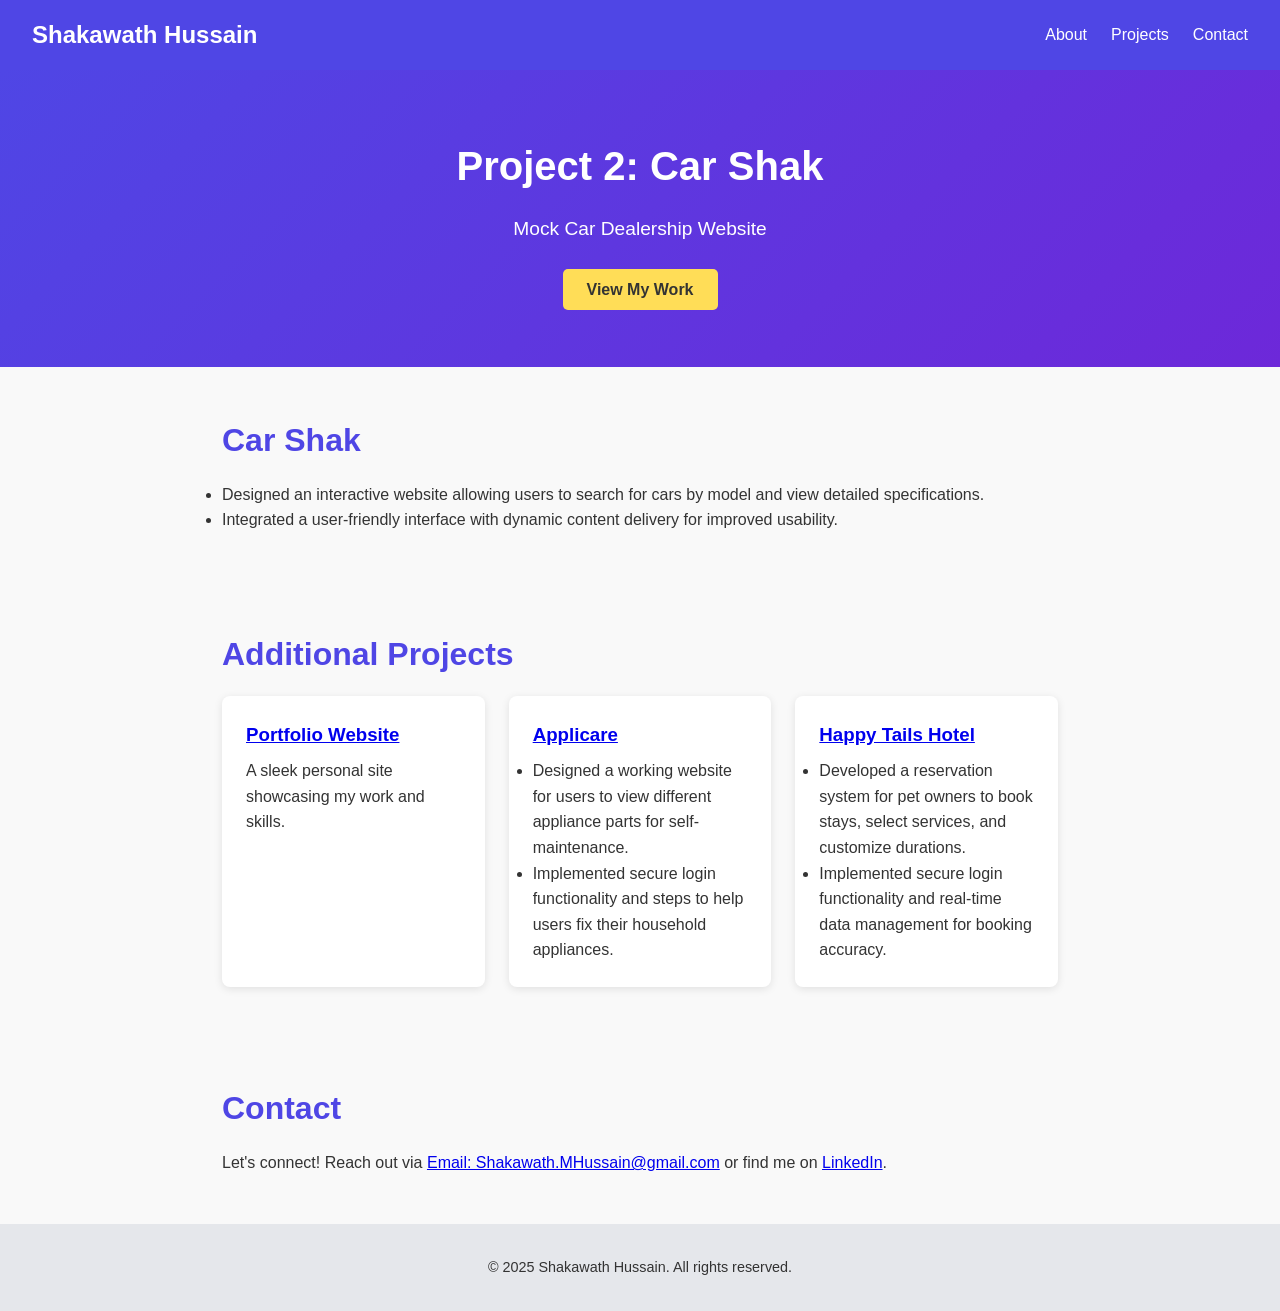
==== Carshak.html @ 6a00e699 "adding additional pages to website (AppliCare, Car Shak, Happy Tails Hotel)" ====
<!DOCTYPE html>
<html lang="en">

<head>
    <meta charset="UTF-8" />
    <meta name="viewport" content="width=device-width, initial-scale=1.0" />
    <title>Shakawath Hussain's Car Shak Project</title>
    <link rel="stylesheet" href="HomePage.css" />
</head>

<body>
    <header>

        <nav>
            <h1 class="logo"><a href="./index.html" style="text-decoration: none; color: white;">Shakawath Hussain</a></h1>
            <ul class="nav-links">
                <li><a href="#about">About</a></li>
                <li><a href="#projects">Projects</a></li>
                <li><a href="#contact">Contact</a></li>
            </ul>
        </nav>

        <section class="hero">
            <h2>Project 2: Car Shak</h2>
            <p>Mock Car Dealership Website</p>
            <a href="#projects" class="btn">View My Work</a>
        </section>

    </header>

    <main>

        <section id="about" class="section">

            <h2>Car Shak</h2>

            <ul>
                <li>Designed an interactive website allowing users to search for cars by model and view detailed specifications.
                </li>
                <li>Integrated a user-friendly interface with dynamic content delivery for improved usability.</li>
            </ul>

        </section>

        <section id="projects" class="section">

            <h2>Additional Projects</h2>

            <div class="project-grid">

                <div class="project-card">
                    <h3><a href="'./index.html'">Portfolio Website</a></h3>
                    <p>A sleek personal site showcasing my work and skills.</p>
                </div>

                <div class="project-card">
                    <h3><a href="./Applicare.html">Applicare</a></h3>
                     <ul>
                        <li>Designed a working website for users to view different appliance parts for self-maintenance.</li>
                        <li>Implemented secure login functionality and steps to help users fix their household appliances.</li>
                    </ul>
                </div>

                <div class="project-card">
                    <h3><a href="./HTH.html">Happy Tails Hotel</a></h3>
                    <ul>
                        <li>Developed a reservation system for pet owners to book stays, select services, and customize durations.</li>
                        <li>Implemented secure login functionality and real-time data management for booking accuracy.</li>
                    </ul>
                </div>

            </div>

        </section>

        <section id="contact" class="section">
            <h2>Contact</h2>
            <p>Let's connect! Reach out via <a href="Shakawath.MHussain@gmail.com" target="_blank">Email: Shakawath.MHussain@gmail.com</a> or find me on <a
                    href="https://www.linkedin.com/in/shakawath-hussain-436811181/" target="_blank">LinkedIn</a>.</p>
        </section>
    </main>

    <footer>
        <p>&copy; 2025 Shakawath Hussain. All rights reserved.</p>
    </footer>
</body>

</html>
---- HomePage.css ----
/* Reset and base styles */
* {
    margin: 0;
    padding: 0;
    box-sizing: border-box;
}

body {
    font-family: 'Segoe UI', sans-serif;
    line-height: 1.6;
    background: #f9f9f9;
    color: #333;
}

/* Navigation */
nav {
    display: flex;
    justify-content: space-between;
    align-items: center;
    background: #4f46e5;
    padding: 1rem 2rem;
    color: white;
}

.logo {
    font-size: 1.5rem;
    font-weight: bold;
}

.nav-links {
    list-style: none;
    display: flex;
    gap: 1.5rem;
}

.nav-links a {
    color: white;
    text-decoration: none;
    font-weight: 500;
    transition: color 0.3s;
}

.nav-links a:hover {
    color: #ffdd57;
}

/* Hero Section */
.hero {
    text-align: center;
    padding: 4rem 2rem;
    background: linear-gradient(135deg, #4f46e5, #6d28d9);
    color: white;
}

.hero h2 {
    font-size: 2.5rem;
    margin-bottom: 1rem;
}

.hero p {
    font-size: 1.2rem;
    margin-bottom: 2rem;
}

.btn {
    padding: 0.75rem 1.5rem;
    background: #ffdd57;
    color: #333;
    text-decoration: none;
    font-weight: bold;
    border-radius: 5px;
    transition: background 0.3s;
}

.btn:hover {
    background: #facc15;
}

/* Sections */
.section {
    padding: 3rem 2rem;
    max-width: 900px;
    margin: auto;
}

.section h2 {
    font-size: 2rem;
    margin-bottom: 1rem;
    color: #4f46e5;
}

/* Projects */
.project-grid {
    display: grid;
    grid-template-columns: repeat(auto-fit, minmax(250px, 1fr));
    gap: 1.5rem;
}

.project-card {
    background: white;
    padding: 1.5rem;
    border-radius: 8px;
    box-shadow: 0 2px 8px rgba(0, 0, 0, 0.1);
    transition: transform 0.3s;
}

.project-card:hover {
    transform: translateY(-5px);
}

.project-card h3 {
    margin-bottom: 0.5rem;
    color: #6d28d9;
}

/* Footer */
footer {
    text-align: center;
    padding: 2rem;
    background: #e5e7eb;
    font-size: 0.9rem;
}
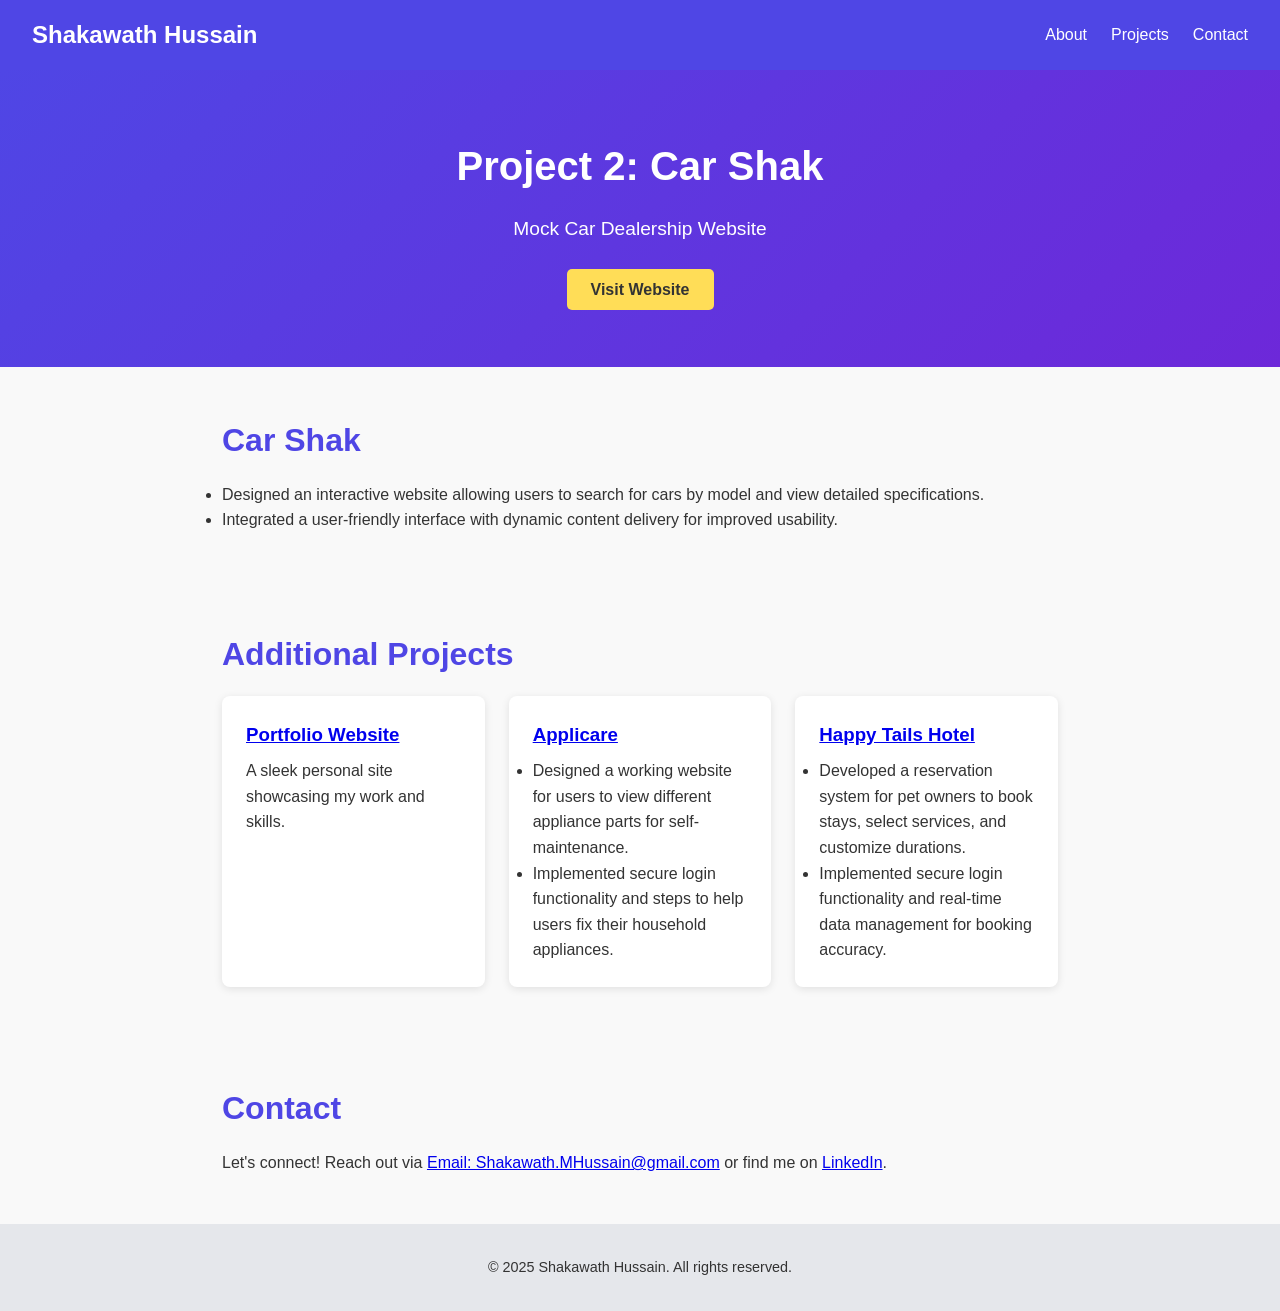
==== commit 825eb372: "implemented link to Car Shak website" ====
--- a/Carshak.html
+++ b/Carshak.html
@@ -21,9 +21,11 @@
         </nav>
 
         <section class="hero">
+
             <h2>Project 2: Car Shak</h2>
             <p>Mock Car Dealership Website</p>
-            <a href="#projects" class="btn">View My Work</a>
+            <a href="https://shakawathh.github.io/Project/" target="_blank" class="btn">Visit Website</a>
+
         </section>
 
     </header>
@@ -49,7 +51,7 @@
             <div class="project-grid">
 
                 <div class="project-card">
-                    <h3><a href="'./index.html'">Portfolio Website</a></h3>
+                    <h3><a href="./index.html">Portfolio Website</a></h3>
                     <p>A sleek personal site showcasing my work and skills.</p>
                 </div>
 
